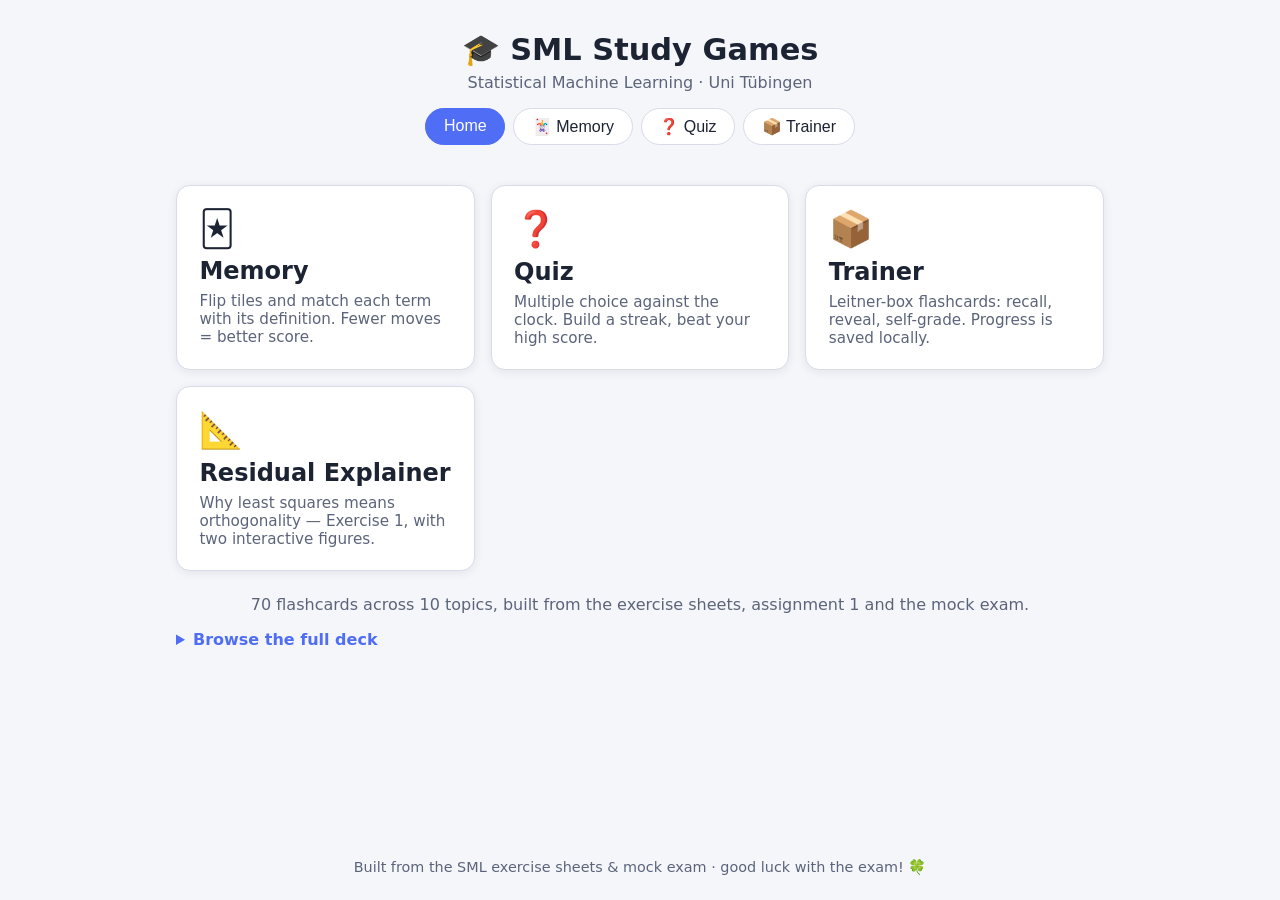
==== index.html @ c0f3a94c "Add interactive Residual Geometry explainer (Exercise 1) linked from home Co-Authored-By: Claude Fab" ====
<!DOCTYPE html>
<html lang="en">
<head>
  <meta charset="UTF-8">
  <meta name="viewport" content="width=device-width, initial-scale=1.0">
  <title>SML Study Games</title>
  <link rel="stylesheet" href="style.css">
  <link rel="icon" href="data:image/svg+xml,<svg xmlns='http://www.w3.org/2000/svg' viewBox='0 0 100 100'><text y='.9em' font-size='90'>🎓</text></svg>">
</head>
<body>
  <header>
    <h1>🎓 SML Study Games</h1>
    <p class="subtitle">Statistical Machine Learning · Uni Tübingen</p>
    <nav id="nav">
      <button data-view="home" class="active">Home</button>
      <button data-view="memory">🃏 Memory</button>
      <button data-view="quiz">❓ Quiz</button>
      <button data-view="trainer">📦 Trainer</button>
    </nav>
  </header>

  <main>
    <!-- ── Home ─────────────────────────────────────────── -->
    <section id="view-home" class="view">
      <div class="game-cards">
        <div class="game-card" data-goto="memory">
          <div class="game-icon">🃏</div>
          <h2>Memory</h2>
          <p>Flip tiles and match each term with its definition. Fewer moves = better score.</p>
        </div>
        <div class="game-card" data-goto="quiz">
          <div class="game-icon">❓</div>
          <h2>Quiz</h2>
          <p>Multiple choice against the clock. Build a streak, beat your high score.</p>
        </div>
        <div class="game-card" data-goto="trainer">
          <div class="game-icon">📦</div>
          <h2>Trainer</h2>
          <p>Leitner-box flashcards: recall, reveal, self-grade. Progress is saved locally.</p>
        </div>
        <a class="game-card" href="residual.html">
          <div class="game-icon">📐</div>
          <h2>Residual Explainer</h2>
          <p>Why least squares means orthogonality — Exercise 1, with two interactive figures.</p>
        </a>
      </div>
      <div id="deck-stats" class="deck-stats"></div>
      <details class="deck-browser">
        <summary>Browse the full deck</summary>
        <div id="deck-list"></div>
      </details>
    </section>

    <!-- ── Memory ───────────────────────────────────────── -->
    <section id="view-memory" class="view hidden">
      <div class="toolbar">
        <select id="memory-topic"></select>
        <button id="memory-new" class="primary">New game</button>
        <span id="memory-status" class="status"></span>
      </div>
      <div id="memory-board" class="memory-board"></div>
      <div id="memory-done" class="result hidden"></div>
    </section>

    <!-- ── Quiz ─────────────────────────────────────────── -->
    <section id="view-quiz" class="view hidden">
      <div class="toolbar">
        <select id="quiz-topic"></select>
        <button id="quiz-new" class="primary">Start quiz</button>
        <span id="quiz-status" class="status"></span>
      </div>
      <div id="quiz-area"></div>
    </section>

    <!-- ── Trainer ──────────────────────────────────────── -->
    <section id="view-trainer" class="view hidden">
      <div class="toolbar">
        <select id="trainer-topic"></select>
        <span id="trainer-boxes" class="status"></span>
        <button id="trainer-reset" class="danger">Reset progress</button>
      </div>
      <div id="trainer-area"></div>
    </section>
  </main>

  <footer>Built from the SML exercise sheets & mock exam · good luck with the exam! 🍀</footer>

  <script src="deck.js"></script>
  <script src="app.js"></script>
</body>
</html>
---- style.css ----
:root {
  --bg: #f5f6fa;
  --surface: #ffffff;
  --surface-2: #eef0f6;
  --text: #1c2333;
  --muted: #5b647a;
  --accent: #4f6df5;
  --accent-text: #ffffff;
  --good: #2fa36b;
  --bad: #d9534f;
  --border: #d8dce8;
  --shadow: 0 2px 10px rgba(20, 30, 60, 0.08);
  /* viz palette (validated light-mode steps) */
  --vz-s1: #2a78d6;
  --vz-s2: #008300;
  --vz-s3: #e87ba4;
  --vz-axis: #c3c2b7;
  --vz-grid: #e1e0d9;
  --vz-ink: #898781;
}
@media (prefers-color-scheme: dark) {
  :root {
    --bg: #12141c;
    --surface: #1c1f2b;
    --surface-2: #262a3a;
    --text: #e8eaf2;
    --muted: #9aa2b8;
    --accent: #7a90ff;
    --accent-text: #10121a;
    --good: #4cc38a;
    --bad: #e5726e;
    --border: #333850;
    --shadow: 0 2px 10px rgba(0, 0, 0, 0.35);
    /* viz palette (dark-mode steps — selected, not auto-flipped) */
    --vz-s1: #3987e5;
    --vz-s2: #008300;
    --vz-s3: #d55181;
    --vz-axis: #383835;
    --vz-grid: #2c2c2a;
    --vz-ink: #898781;
  }
}

* { box-sizing: border-box; margin: 0; padding: 0; }

body {
  font-family: system-ui, -apple-system, "Segoe UI", Roboto, sans-serif;
  background: var(--bg);
  color: var(--text);
  min-height: 100vh;
  display: flex;
  flex-direction: column;
}

header { text-align: center; padding: 2rem 1rem 1rem; }
h1 { font-size: 1.9rem; }
.subtitle { color: var(--muted); margin: 0.3rem 0 1rem; }

nav { display: flex; gap: 0.5rem; justify-content: center; flex-wrap: wrap; }
nav button {
  border: 1px solid var(--border);
  background: var(--surface);
  color: var(--text);
  padding: 0.5rem 1.1rem;
  border-radius: 999px;
  font-size: 1rem;
  cursor: pointer;
}
nav button.active { background: var(--accent); color: var(--accent-text); border-color: var(--accent); }

main { flex: 1; width: 100%; max-width: 960px; margin: 0 auto; padding: 1.5rem 1rem; }
.hidden { display: none !important; }

footer { text-align: center; color: var(--muted); padding: 1.5rem; font-size: 0.9rem; }

/* Home */
.game-cards { display: grid; grid-template-columns: repeat(auto-fit, minmax(240px, 1fr)); gap: 1rem; }
.game-card {
  background: var(--surface);
  border: 1px solid var(--border);
  border-radius: 14px;
  padding: 1.4rem;
  cursor: pointer;
  box-shadow: var(--shadow);
  transition: transform 0.12s ease;
}
.game-card:hover { transform: translateY(-3px); }
.game-icon { font-size: 2.2rem; }
.game-card h2 { margin: 0.5rem 0 0.4rem; }
.game-card p { color: var(--muted); font-size: 0.95rem; }
a.game-card { display: block; color: inherit; text-decoration: none; }

.deck-stats { margin: 1.5rem 0 0.5rem; color: var(--muted); text-align: center; }
.deck-browser { margin-top: 1rem; }
.deck-browser summary { cursor: pointer; color: var(--accent); font-weight: 600; }
.deck-topic { margin: 1.4rem 0 0.5rem; font-size: 1.05rem; }
.deck-entry {
  background: var(--surface);
  border: 1px solid var(--border);
  border-left: 3px solid var(--accent);
  border-radius: 12px;
  padding: 0.85rem 1rem;
  margin: 0.5rem 0;
  box-shadow: var(--shadow);
  transition: transform 0.12s ease, border-color 0.12s ease;
}
.deck-entry:hover { transform: translateX(3px); }
.deck-entry b { display: block; font-size: 1.02rem; margin-bottom: 0.15rem; }
.deck-entry span { color: var(--muted); font-size: 0.92rem; line-height: 1.45; }
.deck-entry .detail { display: block; margin-top: 0.3rem; font-size: 0.85rem; color: var(--muted); font-style: italic; }
.card-chip {
  display: inline-block;
  font-size: 0.7rem;
  font-weight: 600;
  letter-spacing: 0.5px;
  text-transform: uppercase;
  color: var(--muted);
  background: var(--surface-2);
  border: 1px solid var(--border);
  border-radius: 999px;
  padding: 0.12rem 0.55rem;
  margin-bottom: 0.35rem;
}

/* ── Card visualizations (inline SVG sketches) ── */
.viz {
  display: block;
  width: 100%;
  max-width: 400px;
  height: auto;
  margin: 0.7rem auto 0;
  background: var(--surface-2);
  border: 1px solid var(--border);
  border-radius: 10px;
  padding: 0.4rem;
}
.viz .vz-ax   { stroke: var(--vz-axis); stroke-width: 1.5; fill: none; }
.viz .vz-axl  { stroke: var(--vz-ink); stroke-width: 1.5; fill: none; }
.viz .vz-tick { stroke: var(--vz-axis); stroke-width: 1.5; fill: none; }
.viz .vz-dash { stroke: var(--vz-ink); stroke-width: 1.5; stroke-dasharray: 5 4; fill: none; }
.viz .vz-dashi{ stroke: var(--vz-ink); stroke-width: 2; stroke-dasharray: 5 4; fill: none; }
.viz .vz-l1   { stroke: var(--vz-s1); stroke-width: 2.5; fill: none; stroke-linecap: round; }
.viz .vz-l1s  { stroke: var(--vz-s1); stroke-width: 1.5; fill: none; stroke-linecap: round; }
.viz .vz-l1c  { stroke: var(--vz-s1); stroke-width: 2.5; fill: none; }
.viz .vz-l2   { stroke: var(--vz-s2); stroke-width: 2.5; fill: none; stroke-linecap: round; }
.viz .vz-l3   { stroke: var(--vz-s3); stroke-width: 2.5; fill: none; stroke-linecap: round; }
.viz .vz-f1   { fill: var(--vz-s1); opacity: 0.13; stroke: none; }
.viz .vz-ctr  { stroke: var(--vz-ink); stroke-width: 1.2; fill: none; opacity: 0.7; }
.viz .vz-dot1 { fill: var(--vz-s1); }
.viz .vz-dot2 { fill: var(--vz-s2); }
.viz .vz-dot3 { fill: var(--vz-s3); }
.viz text     { font: 10.5px system-ui, -apple-system, "Segoe UI", sans-serif; }
.viz .vz-t    { fill: var(--vz-ink); }
.viz .vz-c1   { fill: var(--vz-s1); font-weight: 600; }
.viz .vz-c2   { fill: var(--vz-s2); font-weight: 600; }
.viz .vz-c3   { fill: var(--vz-s3); font-weight: 600; }

/* Toolbar */
.toolbar { display: flex; gap: 0.7rem; align-items: center; flex-wrap: wrap; margin-bottom: 1.2rem; }
select, .toolbar button {
  padding: 0.5rem 0.9rem;
  border-radius: 8px;
  border: 1px solid var(--border);
  background: var(--surface);
  color: var(--text);
  font-size: 0.95rem;
  cursor: pointer;
}
button.primary { background: var(--accent); color: var(--accent-text); border-color: var(--accent); }
button.danger { color: var(--bad); }
.status { color: var(--muted); font-size: 0.95rem; }

/* Memory */
.memory-board {
  display: grid;
  grid-template-columns: repeat(4, 1fr);
  gap: 0.6rem;
}
@media (max-width: 640px) { .memory-board { grid-template-columns: repeat(3, 1fr); } }
.tile {
  min-height: 110px;
  border-radius: 10px;
  border: 1px solid var(--border);
  background: var(--accent);
  color: var(--accent-text);
  cursor: pointer;
  display: flex;
  align-items: center;
  justify-content: center;
  text-align: center;
  padding: 0.5rem;
  font-size: 0.82rem;
  font-weight: 600;
  user-select: none;
  transition: background 0.15s ease, opacity 0.3s ease;
}
.tile.term-face { font-size: 0.92rem; }
.tile.up { background: var(--surface); color: var(--text); font-weight: 500; }
.tile.matched { background: var(--surface-2); color: var(--muted); border-color: var(--good); opacity: 0.75; cursor: default; }
.tile.closed::after { content: "SML"; opacity: 0.5; letter-spacing: 2px; }

.result {
  margin-top: 1.2rem;
  background: var(--surface);
  border: 1px solid var(--good);
  border-radius: 12px;
  padding: 1rem 1.2rem;
  text-align: center;
  font-size: 1.05rem;
}

/* Quiz */
.quiz-question {
  background: var(--surface);
  border: 1px solid var(--border);
  border-radius: 14px;
  padding: 1.4rem;
  box-shadow: var(--shadow);
}
.quiz-prompt-label { color: var(--muted); font-size: 0.85rem; text-transform: uppercase; letter-spacing: 1px; }
.quiz-prompt { font-size: 1.15rem; margin: 0.5rem 0 1.2rem; line-height: 1.5; }
.quiz-options { display: grid; gap: 0.6rem; }
.quiz-options button {
  text-align: left;
  padding: 0.8rem 1rem;
  border-radius: 10px;
  border: 1px solid var(--border);
  background: var(--surface-2);
  color: var(--text);
  font-size: 0.98rem;
  cursor: pointer;
}
.quiz-options button:hover:not(:disabled) { border-color: var(--accent); }
.quiz-options button.correct { border-color: var(--good); background: color-mix(in srgb, var(--good) 18%, var(--surface)); }
.quiz-options button.wrong { border-color: var(--bad); background: color-mix(in srgb, var(--bad) 18%, var(--surface)); }
.quiz-options button:disabled { cursor: default; }
.quiz-detail { margin-top: 1rem; color: var(--muted); font-size: 0.92rem; font-style: italic; }
.quiz-next { margin-top: 1.2rem; }

/* Trainer */
.trainer-card {
  background: var(--surface);
  border: 1px solid var(--border);
  border-radius: 14px;
  padding: 1.6rem;
  box-shadow: var(--shadow);
  text-align: center;
}
.trainer-box-tag { color: var(--muted); font-size: 0.85rem; text-transform: uppercase; letter-spacing: 1px; }
.trainer-term { font-size: 1.35rem; margin: 0.8rem 0; }
.trainer-def { font-size: 1.05rem; margin: 0.8rem 0; line-height: 1.5; }
.trainer-detail { color: var(--muted); font-style: italic; font-size: 0.92rem; margin-bottom: 0.8rem; }
.trainer-actions { display: flex; gap: 0.7rem; justify-content: center; margin-top: 1.2rem; flex-wrap: wrap; }
.trainer-actions button {
  padding: 0.7rem 1.4rem;
  border-radius: 10px;
  border: 1px solid var(--border);
  font-size: 1rem;
  cursor: pointer;
  background: var(--surface-2);
  color: var(--text);
}
.trainer-actions .know { border-color: var(--good); color: var(--good); font-weight: 600; }
.trainer-actions .dont { border-color: var(--bad); color: var(--bad); font-weight: 600; }
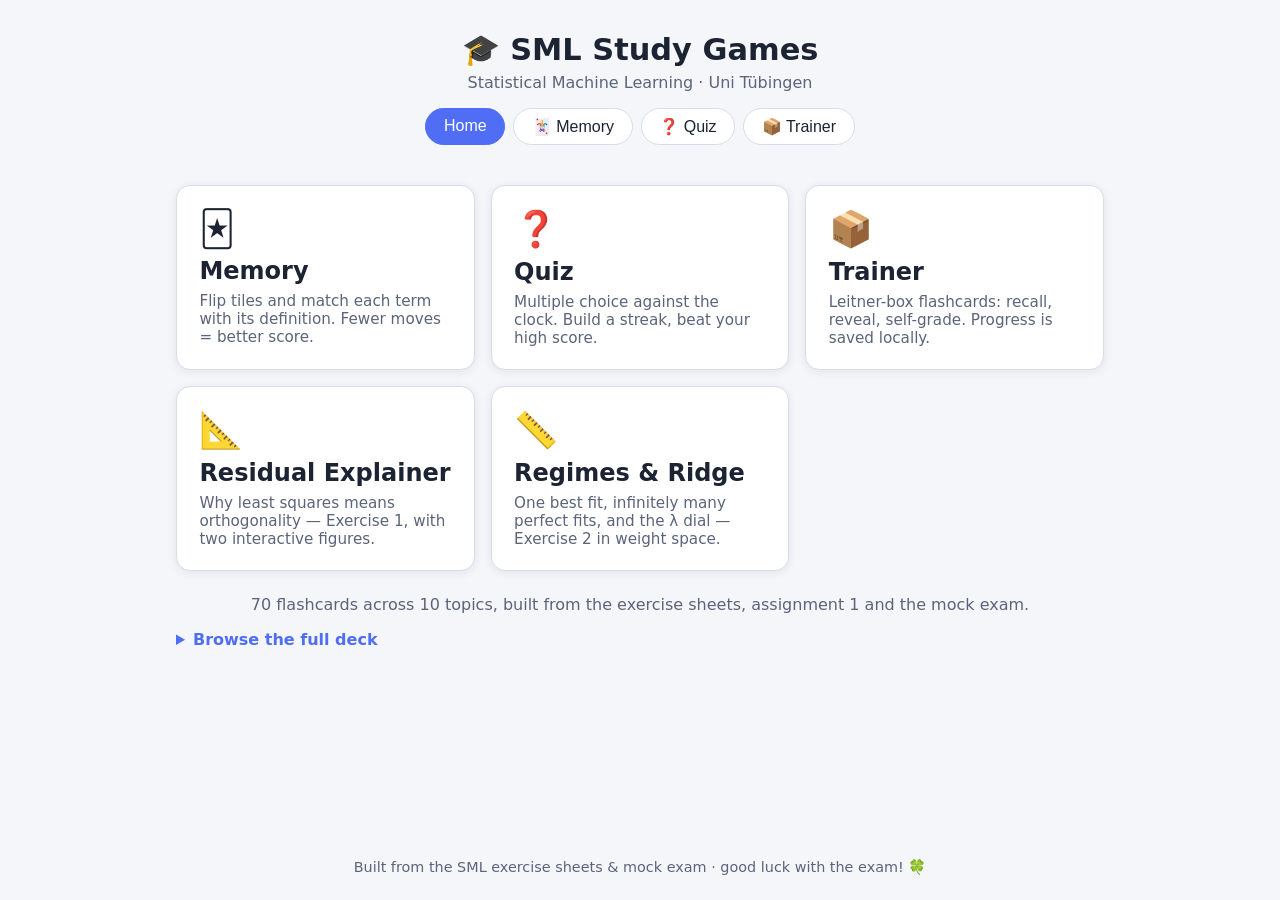
==== commit 240ea513: "Add Regimes & Ridge explainer (Exercise 2) with regime map and weight-space figures Co-Authored-By: " ====
--- a/index.html
+++ b/index.html
@@ -42,6 +42,11 @@
           <div class="game-icon">📐</div>
           <h2>Residual Explainer</h2>
           <p>Why least squares means orthogonality — Exercise 1, with two interactive figures.</p>
+        </a>
+        <a class="game-card" href="regimes.html">
+          <div class="game-icon">📏</div>
+          <h2>Regimes &amp; Ridge</h2>
+          <p>One best fit, infinitely many perfect fits, and the λ dial — Exercise 2 in weight space.</p>
         </a>
       </div>
       <div id="deck-stats" class="deck-stats"></div>
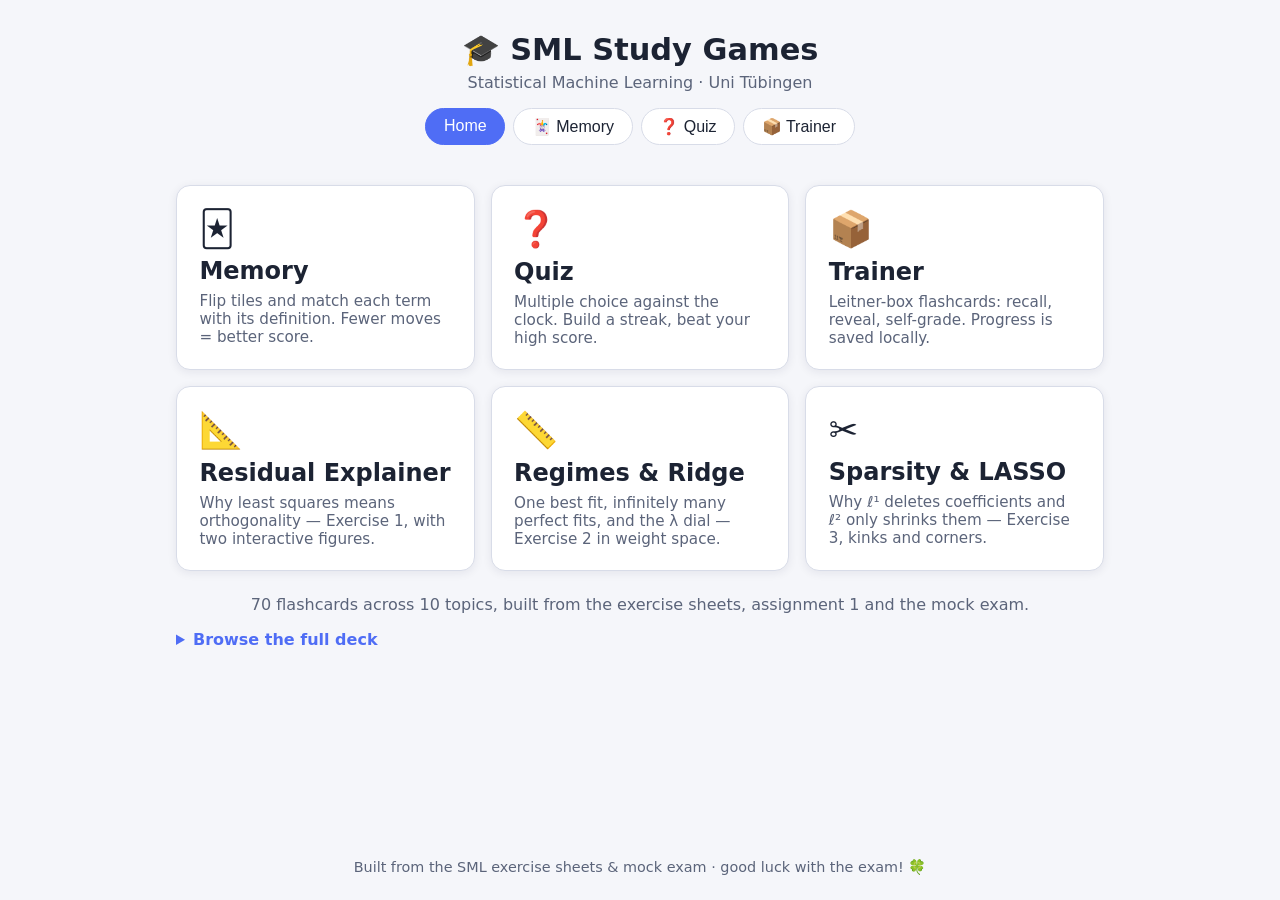
==== commit 5564836a: "Add Sparsity & LASSO explainer (Exercise 3): soft-thresholding and the corner geometry Co-Authored-B" ====
--- a/index.html
+++ b/index.html
@@ -48,6 +48,11 @@
           <h2>Regimes &amp; Ridge</h2>
           <p>One best fit, infinitely many perfect fits, and the λ dial — Exercise 2 in weight space.</p>
         </a>
+        <a class="game-card" href="lasso.html">
+          <div class="game-icon">✂️</div>
+          <h2>Sparsity &amp; LASSO</h2>
+          <p>Why ℓ¹ deletes coefficients and ℓ² only shrinks them — Exercise 3, kinks and corners.</p>
+        </a>
       </div>
       <div id="deck-stats" class="deck-stats"></div>
       <details class="deck-browser">
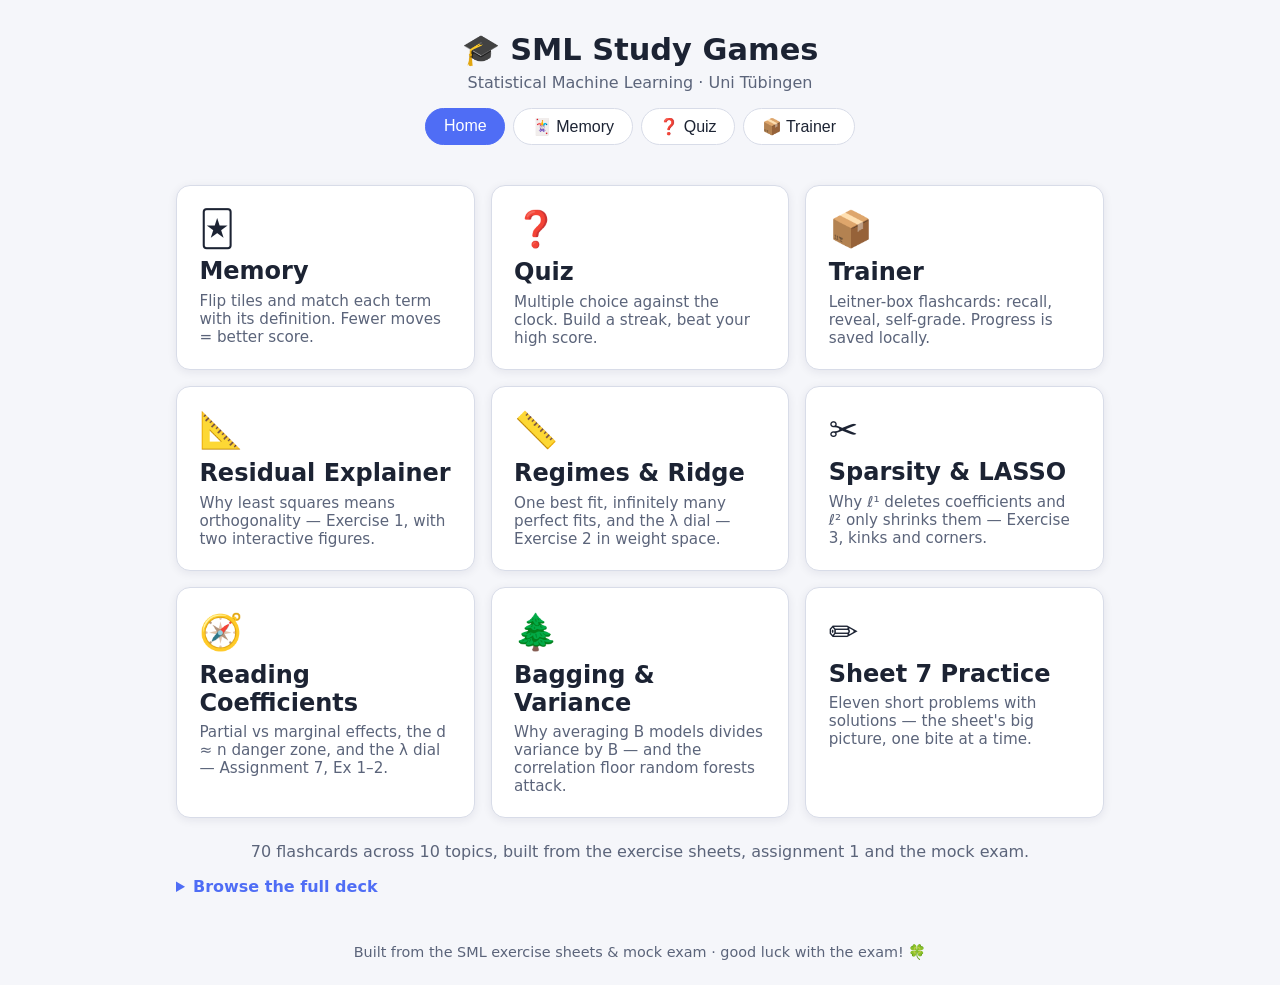
==== commit aeeebf22: "Add Assignment 7 explainers: reading coefficients, bagging & variance, and a practice page - coeffic" ====
--- a/index.html
+++ b/index.html
@@ -53,6 +53,21 @@
           <h2>Sparsity &amp; LASSO</h2>
           <p>Why ℓ¹ deletes coefficients and ℓ² only shrinks them — Exercise 3, kinks and corners.</p>
         </a>
+        <a class="game-card" href="coefficients.html">
+          <div class="game-icon">🧭</div>
+          <h2>Reading Coefficients</h2>
+          <p>Partial vs marginal effects, the d ≈ n danger zone, and the λ dial — Assignment 7, Ex 1–2.</p>
+        </a>
+        <a class="game-card" href="bagging.html">
+          <div class="game-icon">🌲</div>
+          <h2>Bagging &amp; Variance</h2>
+          <p>Why averaging B models divides variance by B — and the correlation floor random forests attack.</p>
+        </a>
+        <a class="game-card" href="practice7.html">
+          <div class="game-icon">✏️</div>
+          <h2>Sheet 7 Practice</h2>
+          <p>Eleven short problems with solutions — the sheet's big picture, one bite at a time.</p>
+        </a>
       </div>
       <div id="deck-stats" class="deck-stats"></div>
       <details class="deck-browser">
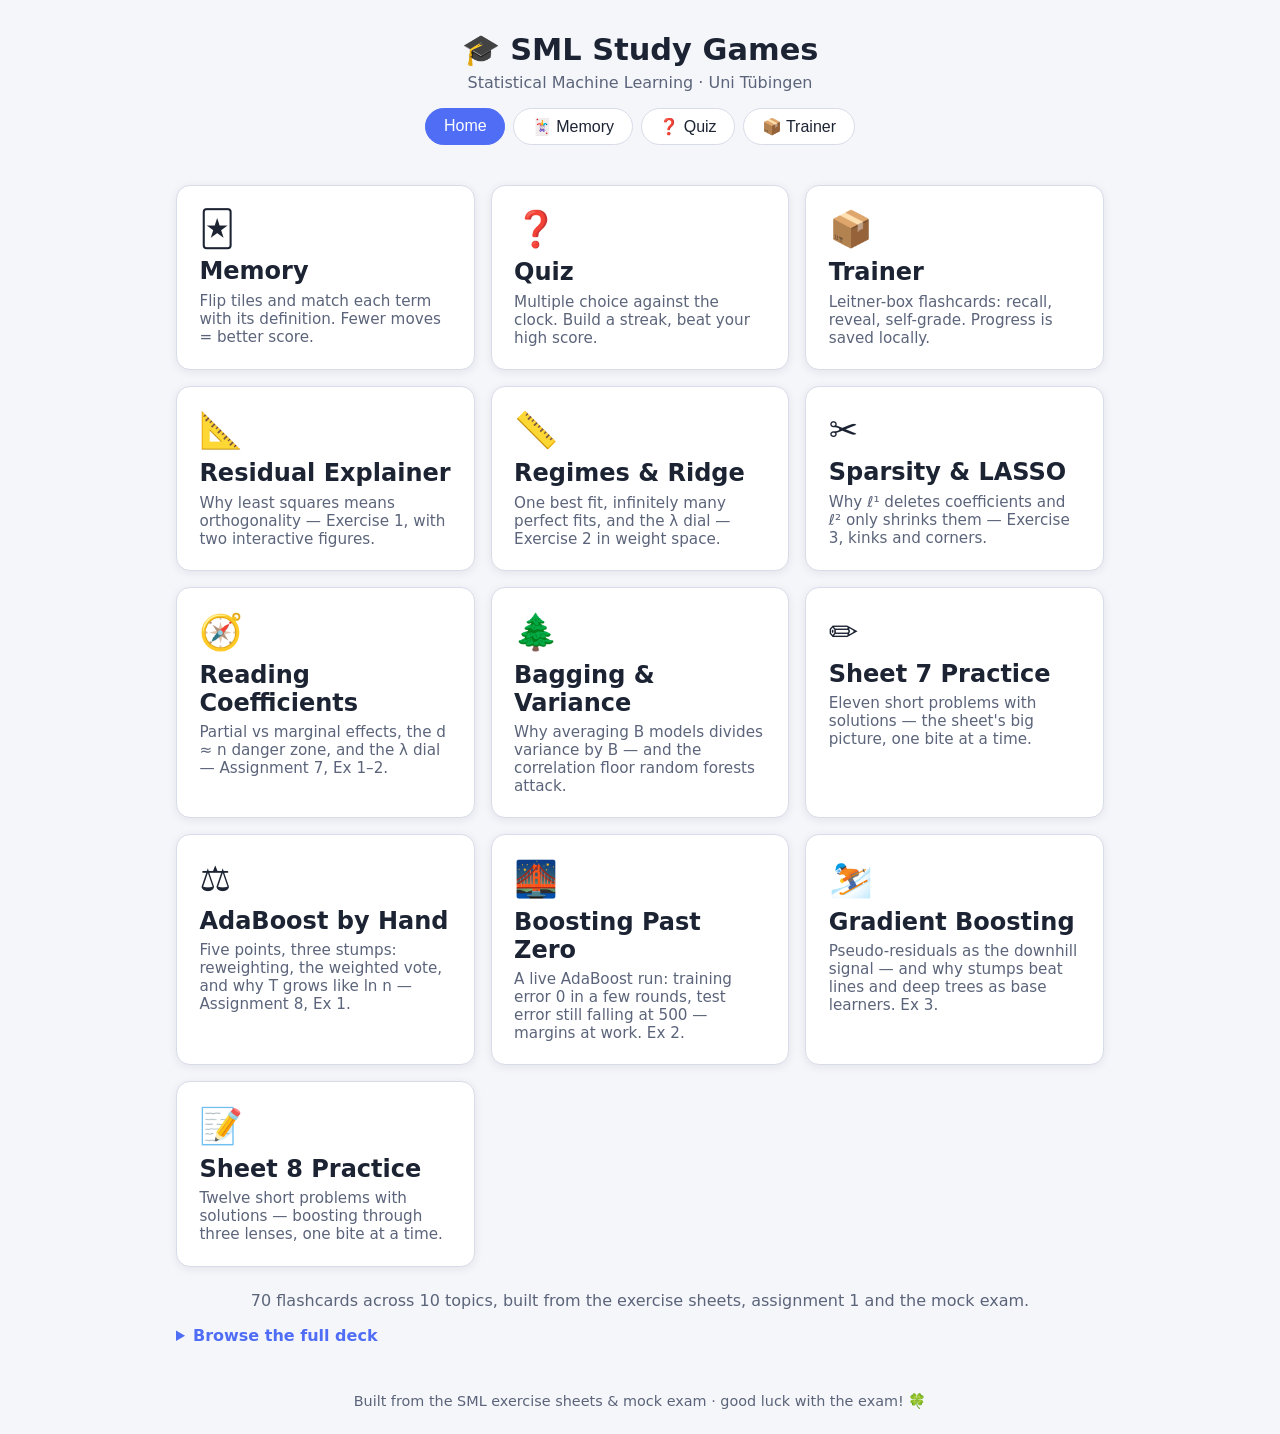
==== commit 20417b47: "Add Assignment 8 explainers: AdaBoost by hand, boosting past zero, gradient boosting, and a practice" ====
--- a/index.html
+++ b/index.html
@@ -68,6 +68,26 @@
           <h2>Sheet 7 Practice</h2>
           <p>Eleven short problems with solutions — the sheet's big picture, one bite at a time.</p>
         </a>
+        <a class="game-card" href="adaboost.html">
+          <div class="game-icon">⚖️</div>
+          <h2>AdaBoost by Hand</h2>
+          <p>Five points, three stumps: reweighting, the weighted vote, and why T grows like ln n — Assignment 8, Ex 1.</p>
+        </a>
+        <a class="game-card" href="margins.html">
+          <div class="game-icon">🌉</div>
+          <h2>Boosting Past Zero</h2>
+          <p>A live AdaBoost run: training error 0 in a few rounds, test error still falling at 500 — margins at work. Ex 2.</p>
+        </a>
+        <a class="game-card" href="gradboost.html">
+          <div class="game-icon">⛷️</div>
+          <h2>Gradient Boosting</h2>
+          <p>Pseudo-residuals as the downhill signal — and why stumps beat lines and deep trees as base learners. Ex 3.</p>
+        </a>
+        <a class="game-card" href="practice8.html">
+          <div class="game-icon">📝</div>
+          <h2>Sheet 8 Practice</h2>
+          <p>Twelve short problems with solutions — boosting through three lenses, one bite at a time.</p>
+        </a>
       </div>
       <div id="deck-stats" class="deck-stats"></div>
       <details class="deck-browser">
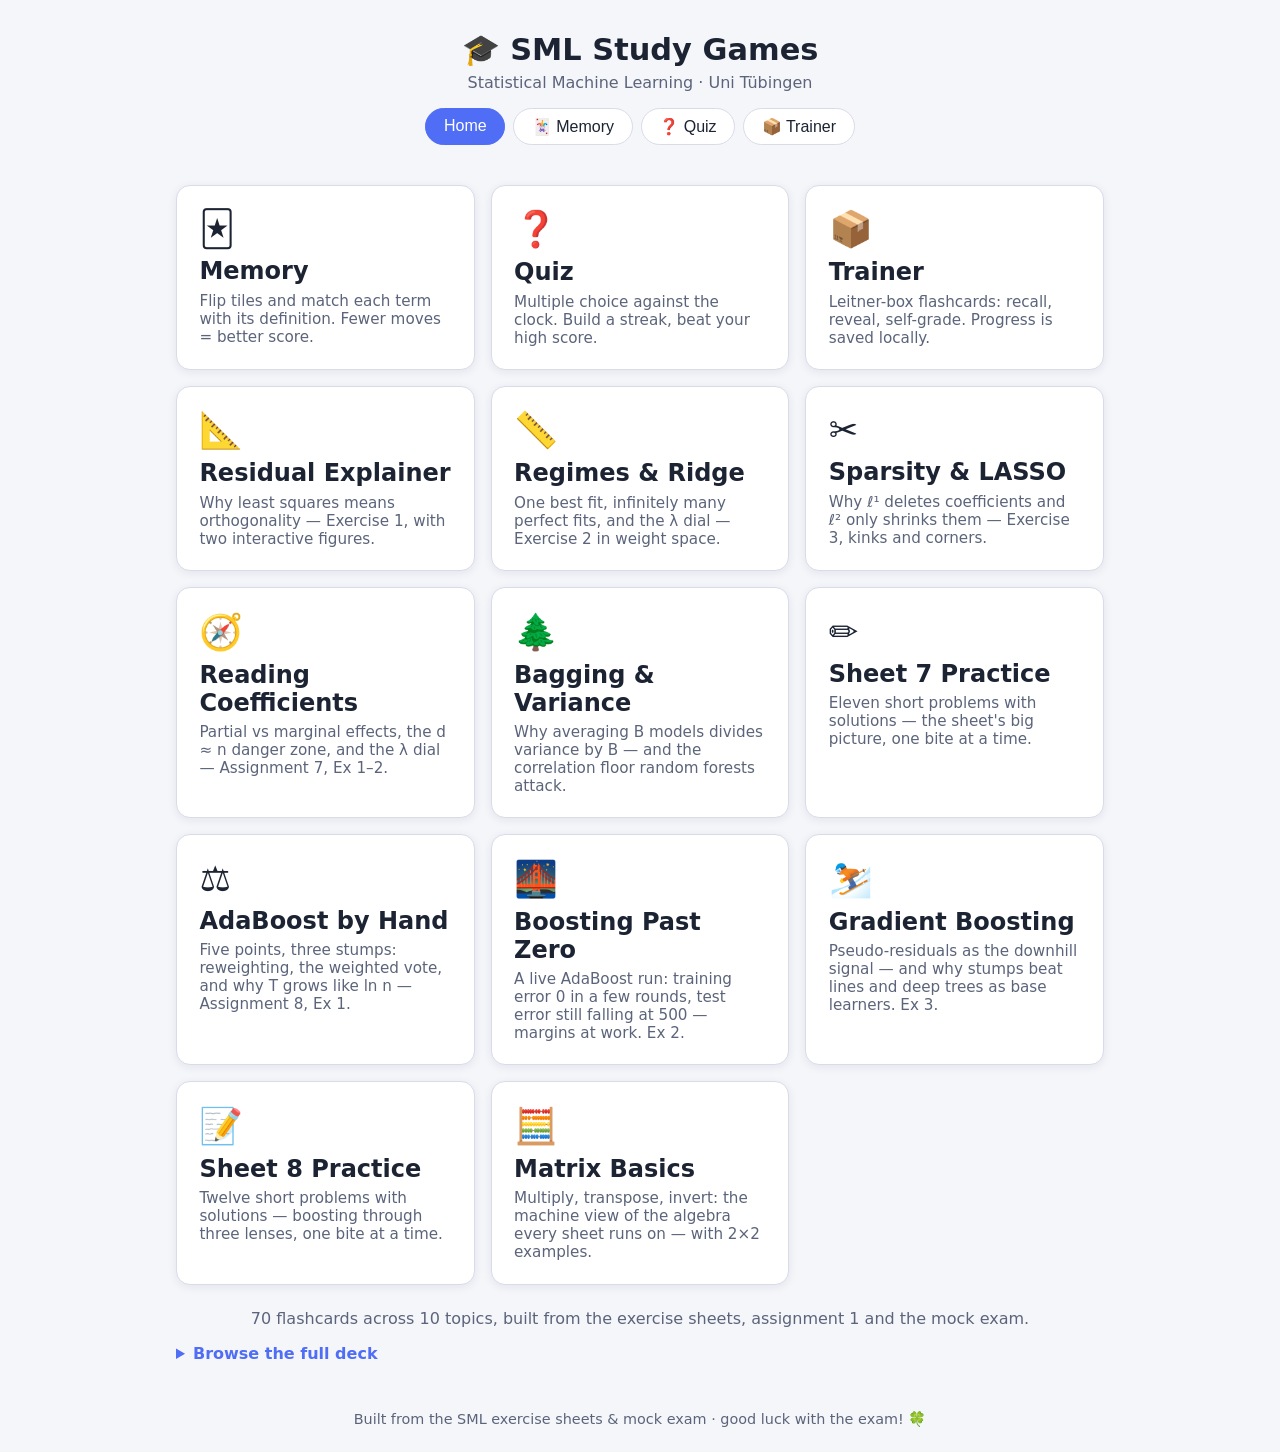
==== commit 0095ad34: "Add Matrix Basics: the machine view of the linear algebra behind every sheet Co-Authored-By: Claude " ====
--- a/index.html
+++ b/index.html
@@ -88,6 +88,11 @@
           <h2>Sheet 8 Practice</h2>
           <p>Twelve short problems with solutions — boosting through three lenses, one bite at a time.</p>
         </a>
+        <a class="game-card" href="matrices.html">
+          <div class="game-icon">🧮</div>
+          <h2>Matrix Basics</h2>
+          <p>Multiply, transpose, invert: the machine view of the algebra every sheet runs on — with 2×2 examples.</p>
+        </a>
       </div>
       <div id="deck-stats" class="deck-stats"></div>
       <details class="deck-browser">
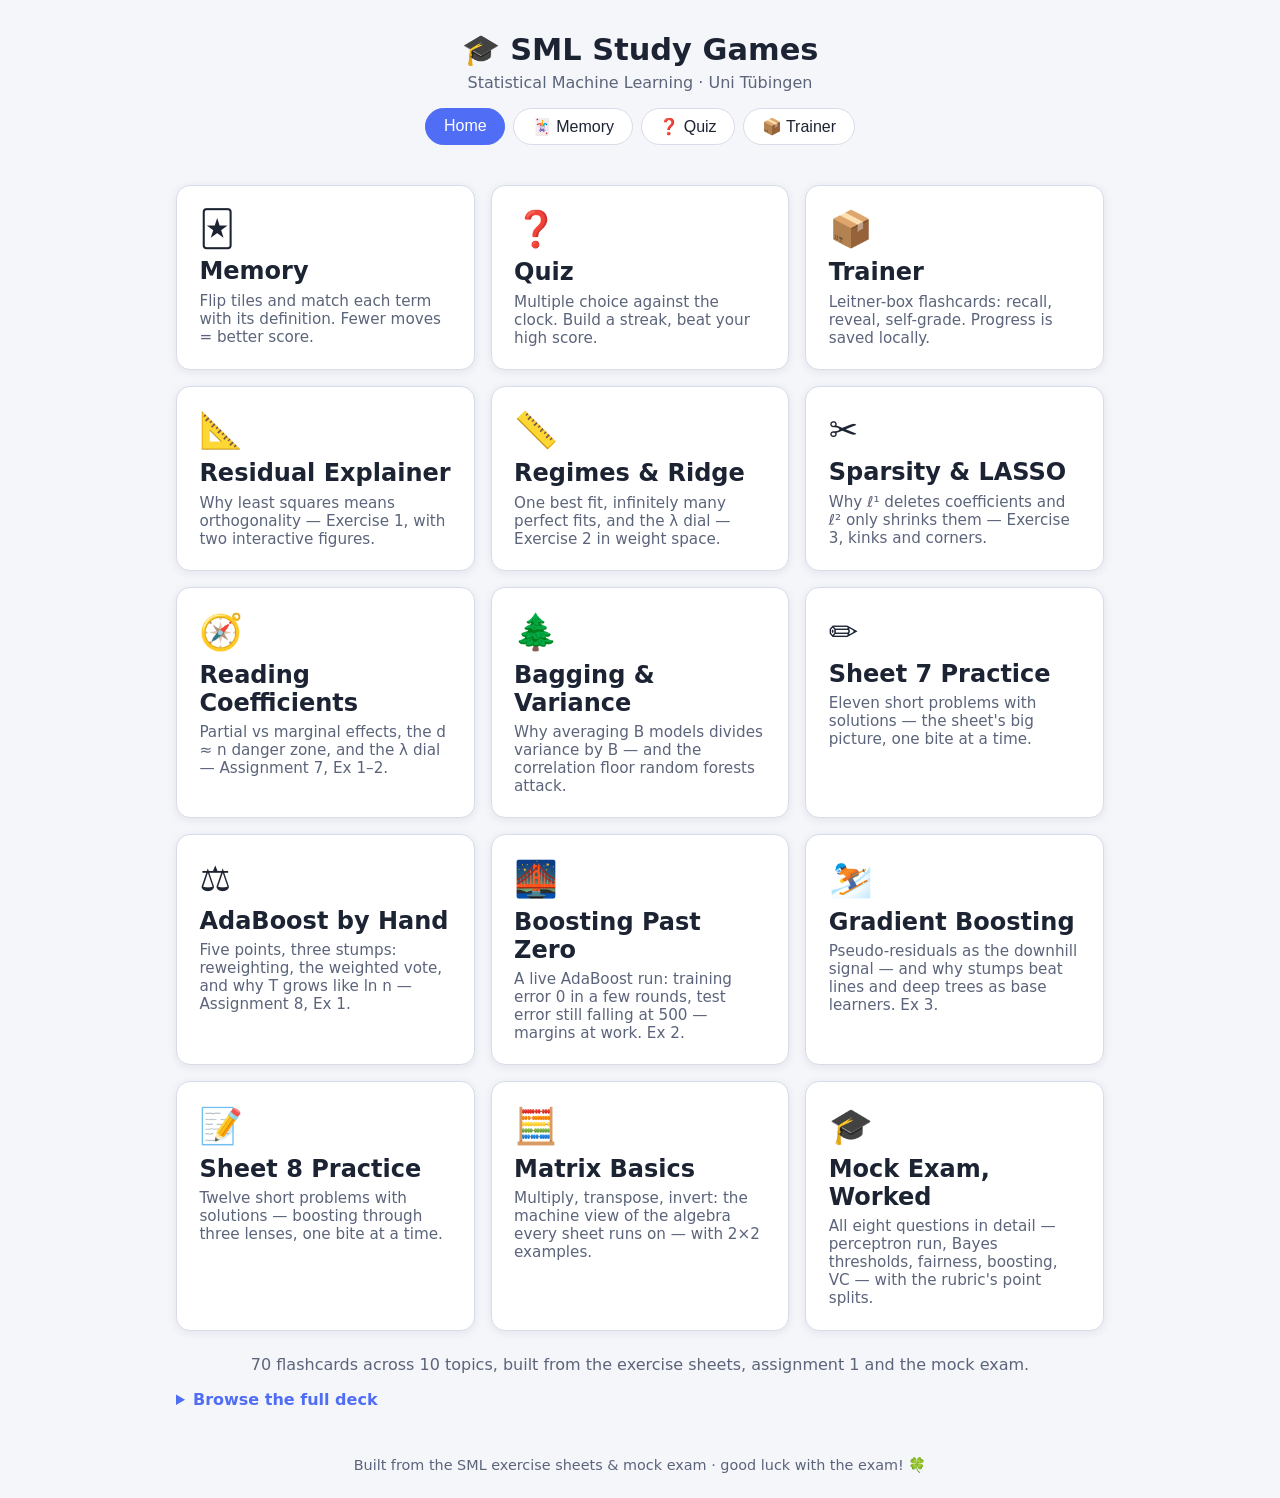
==== commit 1603bc7d: "Add worked mock exam: all eight questions explained with seven interactive figures Co-Authored-By: C" ====
--- a/index.html
+++ b/index.html
@@ -93,6 +93,11 @@
           <h2>Matrix Basics</h2>
           <p>Multiply, transpose, invert: the machine view of the algebra every sheet runs on — with 2×2 examples.</p>
         </a>
+        <a class="game-card" href="mockexam.html">
+          <div class="game-icon">🎓</div>
+          <h2>Mock Exam, Worked</h2>
+          <p>All eight questions in detail — perceptron run, Bayes thresholds, fairness, boosting, VC — with the rubric's point splits.</p>
+        </a>
       </div>
       <div id="deck-stats" class="deck-stats"></div>
       <details class="deck-browser">
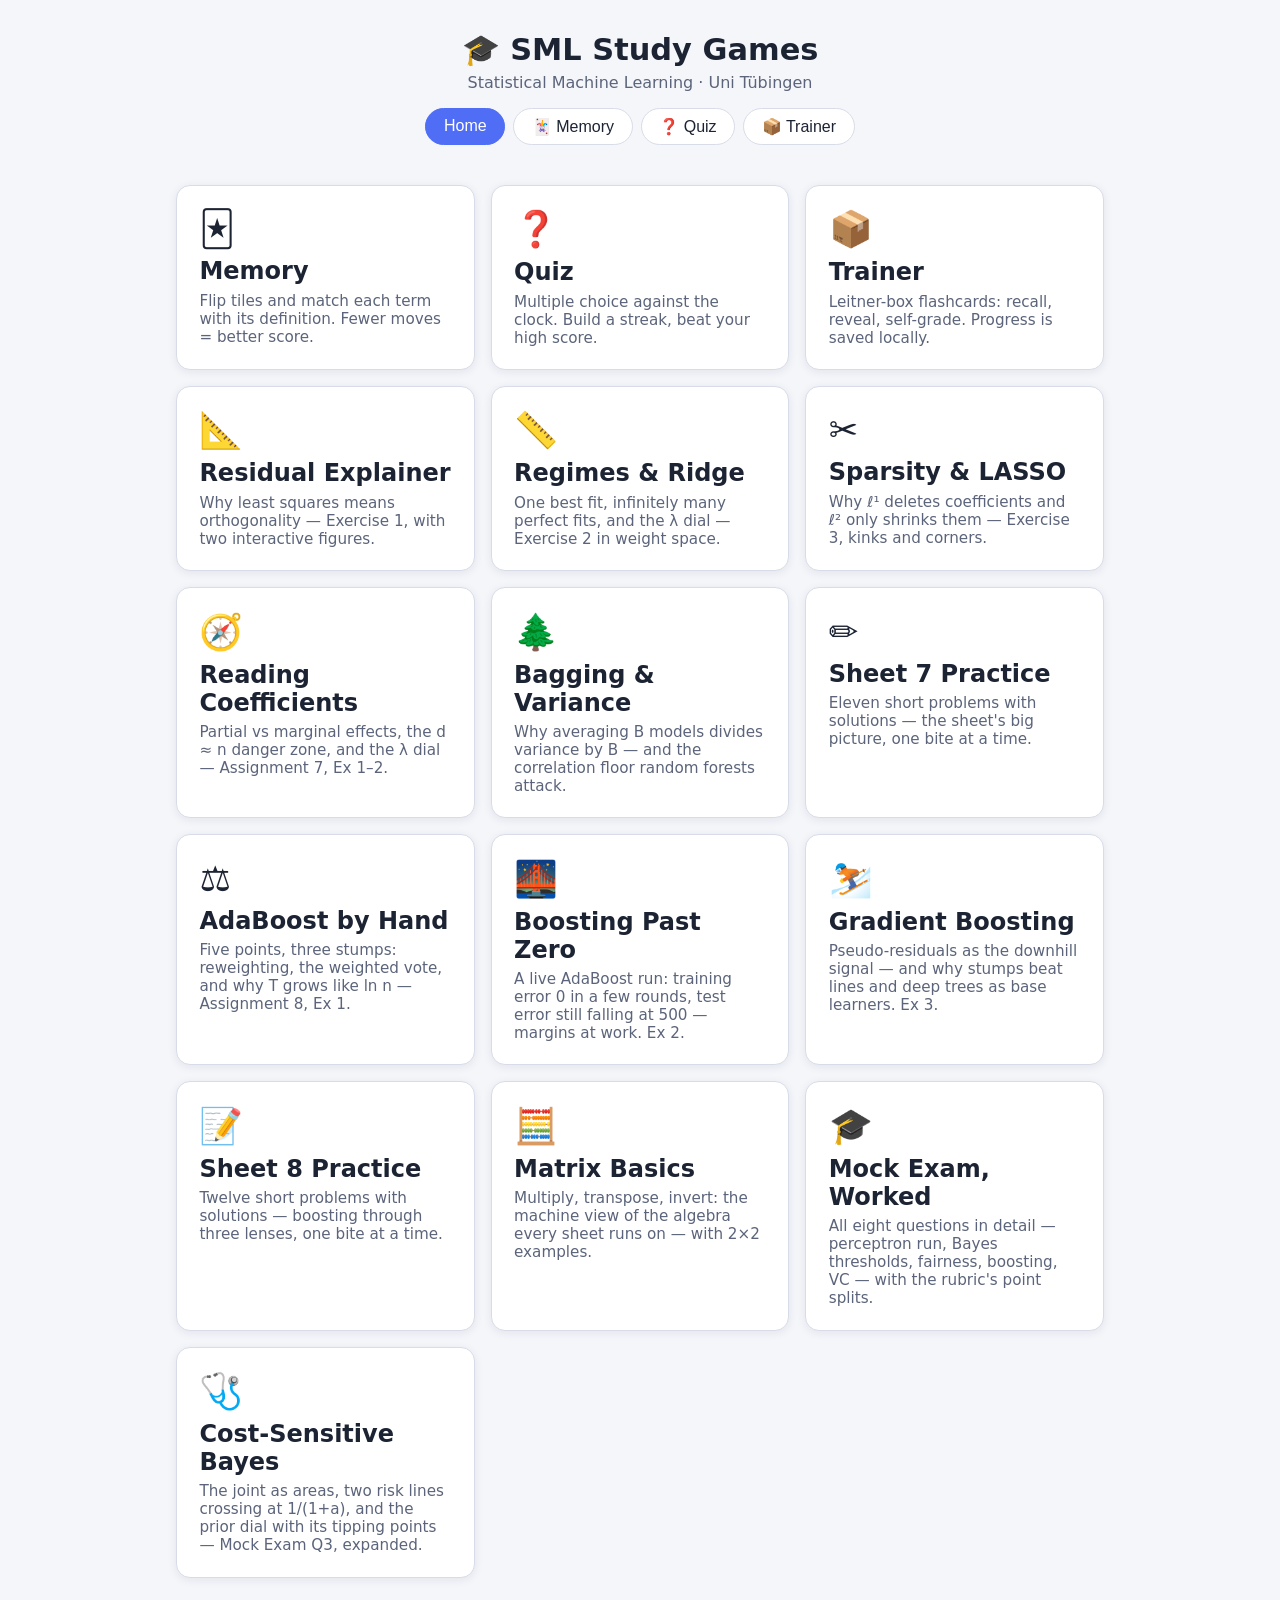
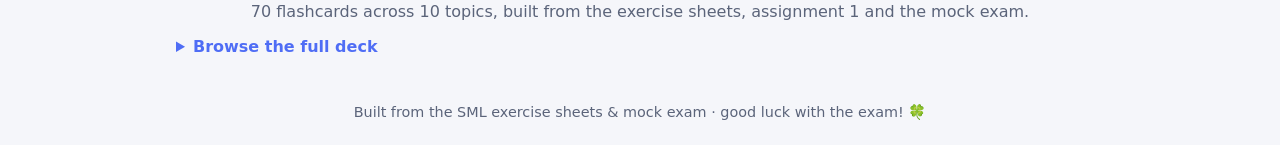
==== commit 719f60a4: "Add cost-sensitive Bayes explainer in the mock exam's notation Co-Authored-By: Claude Fable 5 <norep" ====
--- a/index.html
+++ b/index.html
@@ -98,6 +98,11 @@
           <h2>Mock Exam, Worked</h2>
           <p>All eight questions in detail — perceptron run, Bayes thresholds, fairness, boosting, VC — with the rubric's point splits.</p>
         </a>
+        <a class="game-card" href="bayes.html">
+          <div class="game-icon">🩺</div>
+          <h2>Cost-Sensitive Bayes</h2>
+          <p>The joint as areas, two risk lines crossing at 1/(1+a), and the prior dial with its tipping points — Mock Exam Q3, expanded.</p>
+        </a>
       </div>
       <div id="deck-stats" class="deck-stats"></div>
       <details class="deck-browser">
